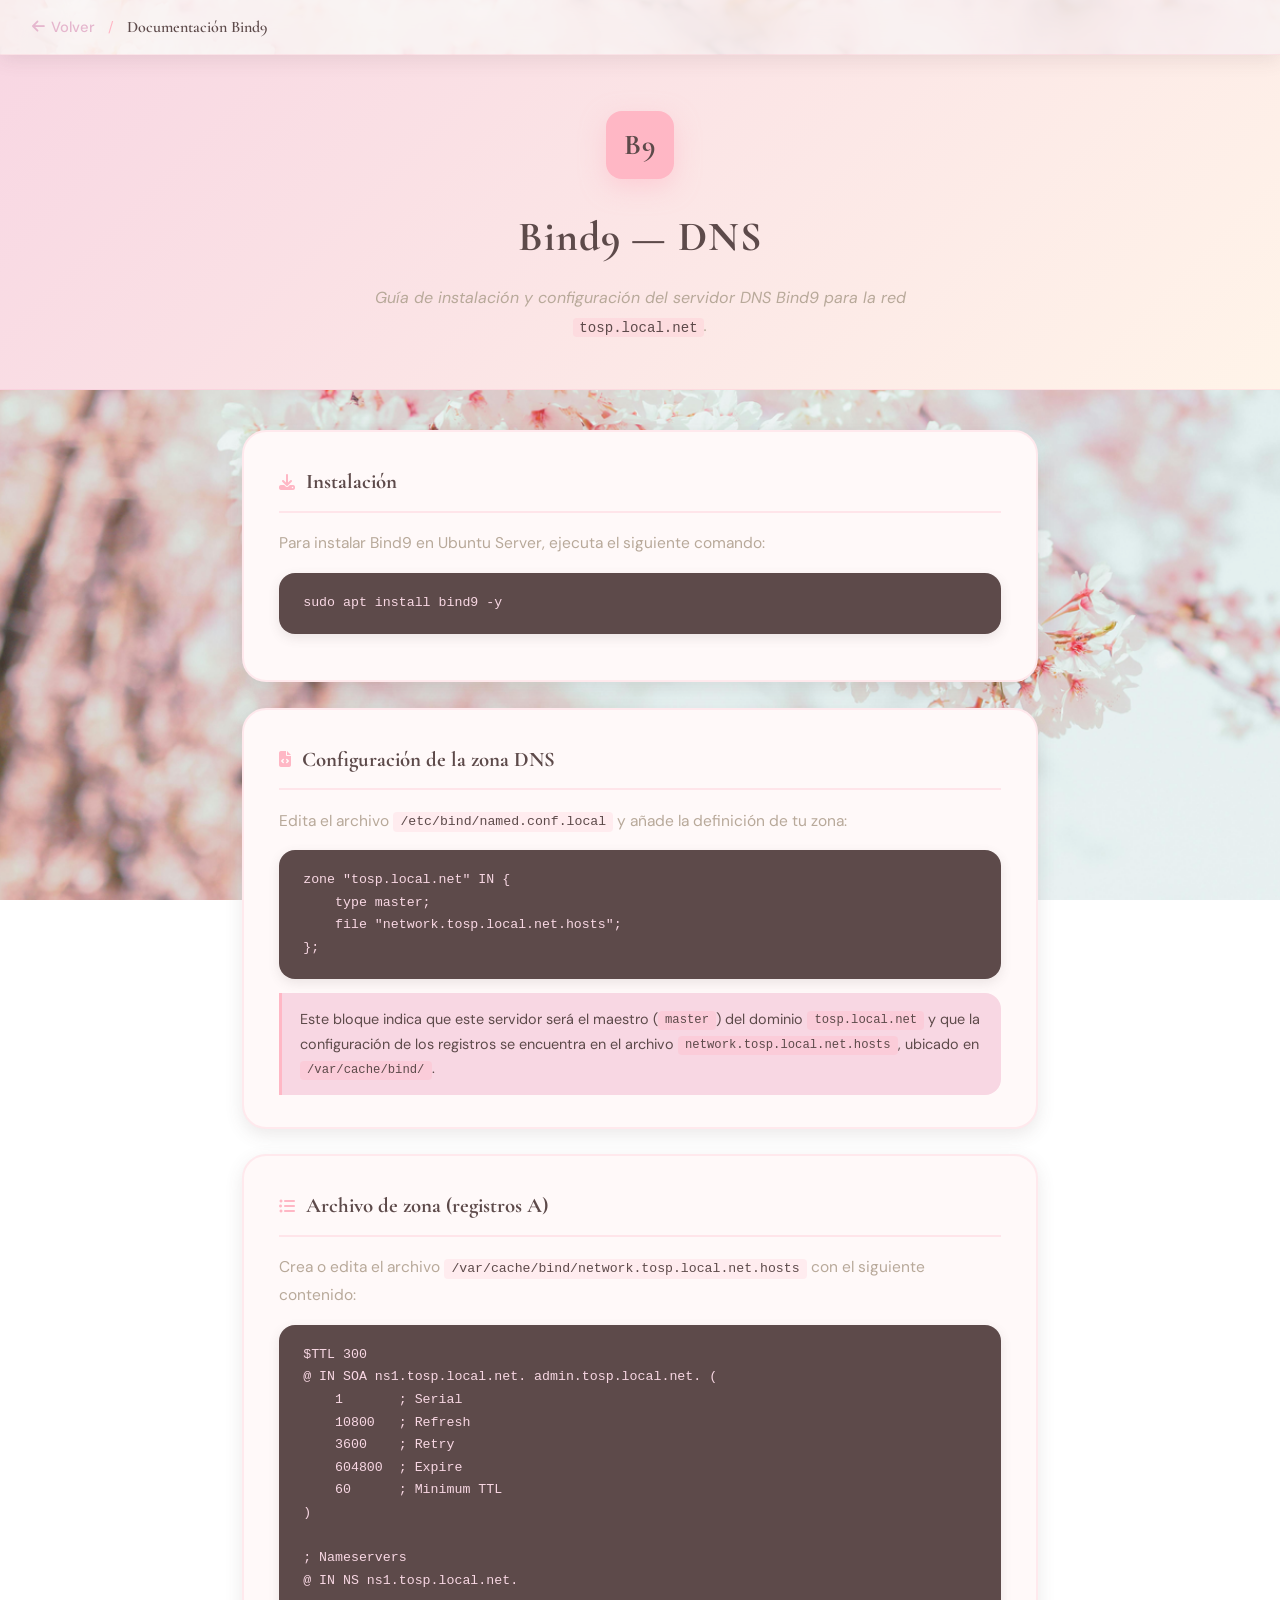
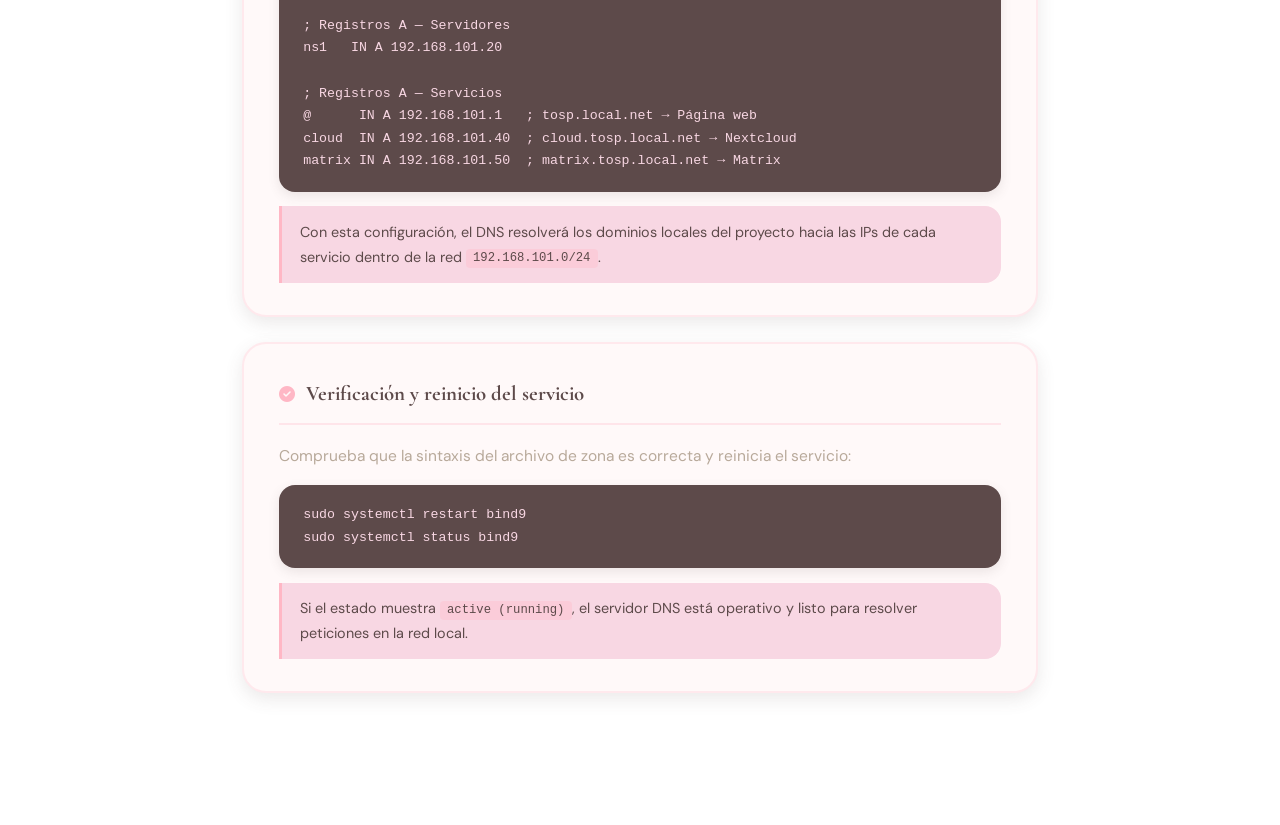
==== docbind9.html @ ded53371 "Initial project commit" ====
<!DOCTYPE html>
<html lang="es">
<head>
    <meta charset="UTF-8">
    <meta name="viewport" content="width=device-width, initial-scale=1.0">
    <title>Documentación Bind9 — The Open Source Project</title>
    <link rel="preconnect" href="https://fonts.googleapis.com">
    <link rel="preconnect" href="https://fonts.gstatic.com" crossorigin>
    <link href="https://fonts.googleapis.com/css2?family=Cormorant+Garamond:ital,wght@0,500;0,600;0,700;1,500&family=DM+Sans:wght@300;400;500&display=swap" rel="stylesheet">
    <link rel="stylesheet" href="https://cdnjs.cloudflare.com/ajax/libs/font-awesome/6.5.0/css/all.min.css">
    <link rel="stylesheet" href="style.css">
    <link rel="stylesheet" href="doc.css">
</head>
<body class="doc-page">

    <nav class="doc-page-nav">
        <a href="index.html"><i class="fas fa-arrow-left"></i> Volver</a>
        <span class="doc-page-nav-sep">/</span>
        <span class="doc-page-nav-title">Documentación Bind9</span>
    </nav>

    <div class="doc-page-hero">
        <div class="doc-page-hero-icon">B9</div>
        <h1>Bind9 — DNS</h1>
        <p>Guía de instalación y configuración del servidor DNS Bind9 para la red <code>tosp.local.net</code>.</p>
    </div>

    <div class="doc-page-body">

        <div class="doc-section">
            <div class="doc-section-title"><i class="fas fa-download"></i> Instalación</div>
            <p>Para instalar Bind9 en Ubuntu Server, ejecuta el siguiente comando:</p>
            <pre><code>sudo apt install bind9 -y</code></pre>
        </div>

        <div class="doc-section">
            <div class="doc-section-title"><i class="fas fa-file-code"></i> Configuración de la zona DNS</div>
            <p>Edita el archivo <code>/etc/bind/named.conf.local</code> y añade la definición de tu zona:</p>
            <pre><code>zone "tosp.local.net" IN {
    type master;
    file "network.tosp.local.net.hosts";
};</code></pre>
            <div class="doc-note">Este bloque indica que este servidor será el maestro (<code>master</code>) del dominio <code>tosp.local.net</code> y que la configuración de los registros se encuentra en el archivo <code>network.tosp.local.net.hosts</code>, ubicado en <code>/var/cache/bind/</code>.</div>
        </div>

        <div class="doc-section">
            <div class="doc-section-title"><i class="fas fa-list-ul"></i> Archivo de zona (registros A)</div>
            <p>Crea o edita el archivo <code>/var/cache/bind/network.tosp.local.net.hosts</code> con el siguiente contenido:</p>
            <pre><code>$TTL 300
@ IN SOA ns1.tosp.local.net. admin.tosp.local.net. (
    1       ; Serial
    10800   ; Refresh
    3600    ; Retry
    604800  ; Expire
    60      ; Minimum TTL
)

; Nameservers
@ IN NS ns1.tosp.local.net.

; Registros A — Servidores
ns1   IN A 192.168.101.20

; Registros A — Servicios
@      IN A 192.168.101.1   ; tosp.local.net → Página web
cloud  IN A 192.168.101.40  ; cloud.tosp.local.net → Nextcloud
matrix IN A 192.168.101.50  ; matrix.tosp.local.net → Matrix</code></pre>
            <div class="doc-note">Con esta configuración, el DNS resolverá los dominios locales del proyecto hacia las IPs de cada servicio dentro de la red <code>192.168.101.0/24</code>.</div>
        </div>

        <div class="doc-section">
            <div class="doc-section-title"><i class="fas fa-check-circle"></i> Verificación y reinicio del servicio</div>
            <p>Comprueba que la sintaxis del archivo de zona es correcta y reinicia el servicio:</p>
            <pre><code>sudo systemctl restart bind9
sudo systemctl status bind9</code></pre>
            <div class="doc-note">Si el estado muestra <code>active (running)</code>, el servidor DNS está operativo y listo para resolver peticiones en la red local.</div>
        </div>

    </div>
</body>
</html>
---- style.css ----
/* =============================================
   THE OPEN SOURCE PROJECT — style.css
   ============================================= */

/* ===== VARIABLES SAKURA ===== */
:root {
    --sakura-pink:        #f8d7e3;
    --sakura-medium-pink: #f7c4d4;
    --sakura-deep-pink:   #e5b7ce;
    --sakura-blossom:     #ffb7c5;
    --sakura-cream:       #fff4e9;
    --sakura-moss:        #b8a99a;
    --sakura-wood:        #c4a599;
    --sakura-text:        #5d4a4a;
    --sakura-white:       #fff9f9;
    --sakura-shadow:      rgba(93, 74, 74, 0.12);

    --bg-main:      var(--sakura-cream);
    --bg-alt:       var(--sakura-pink);
    --text-main:    var(--sakura-text);
    --card-bg:      var(--sakura-white);
    --primary:      var(--sakura-blossom);
    --primary-dark: var(--sakura-deep-pink);
    --accent:       var(--sakura-moss);

    --radius-sm:  16px;
    --radius-md:  24px;
    --radius-lg:  40px;
    --radius-xl:  50px;

    --transition: 0.3s ease;
}

/* ===== RESET Y BASE ===== */
*,
*::before,
*::after {
    margin: 0;
    padding: 0;
    box-sizing: border-box;
}

html {
    scroll-behavior: smooth;
}

body {
    font-family: 'DM Sans', sans-serif;
    background: url('sakurabg.png') center center / cover no-repeat fixed;
    color: var(--text-main);
    line-height: 1.7;
    overflow-x: hidden;
}

/* Accesibilidad: solo mostrar outline al navegar con teclado */
:focus-visible {
    outline: 3px solid var(--sakura-blossom);
    outline-offset: 3px;
    border-radius: 4px;
}

:focus:not(:focus-visible) {
    outline: none;
}

/* Screen-reader only */
.sr-only {
    position: absolute;
    width: 1px;
    height: 1px;
    padding: 0;
    margin: -1px;
    overflow: hidden;
    clip: rect(0, 0, 0, 0);
    white-space: nowrap;
    border: 0;
}

h1, h2, h3, h4 {
    font-family: 'Cormorant Garamond', serif;
    font-weight: 600;
    letter-spacing: 0.02em;
}

img {
    display: block;
    max-width: 100%;
}

a {
    color: inherit;
}

ul {
    list-style: none;
}

/* ===== ANIMACIONES ===== */
@keyframes spin {
    to { transform: rotate(360deg); }
}

@keyframes float {
    0%, 100% { transform: translate(0, 0) rotate(0deg); }
    33%       { transform: translate(30px, -30px) rotate(120deg); }
    66%       { transform: translate(-20px, 20px) rotate(240deg); }
}

@keyframes sway {
    0%, 100% { transform: rotate(-5deg); }
    50%       { transform: rotate(5deg); }
}

@keyframes blink {
    0%, 50%   { opacity: 1; }
    51%, 100% { opacity: 0; }
}

@keyframes bounce {
    0%, 100% { transform: translateY(0); }
    50%       { transform: translateY(8px); }
}

@keyframes fadeOut {
    from { opacity: 1; transform: scale(1); }
    to   { opacity: 0; transform: scale(0.98); }
}

@keyframes fadeIn {
    from { opacity: 0; }
    to   { opacity: 1; }
}

@keyframes revealUp {
    from { opacity: 0; transform: translateY(32px); }
    to   { opacity: 1; transform: translateY(0); }
}

/* ===== OVERLAY DE CARGA ===== */
.loading-overlay {
    position: fixed;
    inset: 0;
    background: var(--sakura-cream);
    display: flex;
    justify-content: center;
    align-items: center;
    z-index: 9999;
    transition: opacity 0.5s;
}

.spinner {
    width: 56px;
    height: 56px;
    border: 4px solid var(--sakura-pink);
    border-top-color: var(--sakura-blossom);
    border-radius: 50%;
    animation: spin 0.9s infinite linear;
}

/* ===== PANTALLA DE BIENVENIDA ===== */
.welcome-page {
    min-height: 100vh;
    display: flex;
    align-items: center;
    justify-content: center;
    position: relative;
    background: url('sakurabg.png') center center / cover no-repeat;
    overflow: hidden;
}

.welcome-page.fade-out {
    animation: fadeOut 0.5s ease forwards;
}

.floating-elements {
    position: absolute;
    inset: 0;
    pointer-events: none;
}

.floating-element {
    position: absolute;
    width: 260px;
    height: 260px;
    background: radial-gradient(circle, var(--sakura-blossom) 0%, transparent 70%);
    opacity: 0.12;
    border-radius: 50%;
    filter: blur(50px);
    animation: float 20s infinite;
}

/* Posiciones via CSS — sin inline style */
.fe-1 { top: 20%;    left: 10%;  animation-delay: 0s; }
.fe-2 { top: 60%;    right: 15%; animation-delay: 2s; }
.fe-3 { bottom: 20%; left: 20%;  animation-delay: 4s; }

.welcome-card {
    text-align: center;
    max-width: 780px;
    padding: 3.5rem;
    background: rgba(255, 249, 249, 0.88);
    backdrop-filter: blur(14px);
    -webkit-backdrop-filter: blur(14px);
    border-radius: var(--radius-xl);
    box-shadow: 0 30px 60px var(--sakura-shadow);
    border: 2px solid rgba(255, 183, 197, 0.5);
    position: relative;
    z-index: 2;
    margin: 1.5rem;
}

.welcome-icon {
    font-size: 4rem;
    color: var(--sakura-blossom);
    margin-bottom: 1rem;
    animation: sway 3s ease-in-out infinite;
    display: inline-block;
}

#title {
    font-family: 'Cormorant Garamond', serif;
    font-size: clamp(2rem, 5vw, 3.5rem);
    color: var(--sakura-text);
    margin-bottom: 1rem;
    min-height: 1.2em; /* evita salto antes del typewriter */
}

.cursor {
    animation: blink 1s infinite;
    color: var(--sakura-deep-pink);
}

.subtitle {
    font-size: 1.15rem;
    color: var(--sakura-moss);
    margin: 1.5rem 0 2.5rem;
    font-style: italic;
}

.subtitle i {
    color: var(--sakura-blossom);
    margin: 0 0.4rem;
    opacity: 0.8;
}

/* ===== BOTONES ===== */
.btn {
    display: inline-flex;
    align-items: center;
    gap: 0.6rem;
    padding: 0.9rem 2.2rem;
    border-radius: var(--radius-xl);
    font-family: 'DM Sans', sans-serif;
    font-weight: 500;
    font-size: 1rem;
    text-decoration: none;
    cursor: pointer;
    border: 2px solid transparent;
    transition: background var(--transition), transform var(--transition), box-shadow var(--transition);
    background: var(--sakura-blossom);
    color: var(--sakura-text);
    box-shadow: 0 4px 14px rgba(255, 183, 197, 0.4);
}

.btn:hover {
    background: var(--sakura-deep-pink);
    transform: translateY(-3px);
    box-shadow: 0 8px 24px rgba(255, 183, 197, 0.55);
}

.btn:active {
    transform: translateY(-1px);
}

.btn-large {
    padding: 1.1rem 2.8rem;
    font-size: 1.1rem;
}

.btn-outline {
    background: transparent;
    border-color: var(--sakura-blossom);
    color: var(--sakura-text);
    box-shadow: none;
}

.btn-outline:hover {
    background: var(--sakura-pink);
    box-shadow: none;
}

/* ===== NAVEGACIÓN ===== */
.site-nav {
    position: sticky;
    top: 0;
    z-index: 500;
    background: rgba(255, 249, 249, 0.82);
    backdrop-filter: blur(16px);
    -webkit-backdrop-filter: blur(16px);
    border-bottom: 1px solid rgba(255, 183, 197, 0.25);
    transition: box-shadow var(--transition);
}

.site-nav.scrolled {
    box-shadow: 0 4px 20px var(--sakura-shadow);
}

.nav-inner {
    max-width: 1200px;
    margin: 0 auto;
    padding: 0.85rem 2rem;
    display: flex;
    align-items: center;
    gap: 2rem;
}

.nav-logo {
    display: flex;
    align-items: center;
    gap: 0.5rem;
    font-family: 'Cormorant Garamond', serif;
    font-size: 1.4rem;
    font-weight: 700;
    color: var(--sakura-text);
    text-decoration: none;
    letter-spacing: 0.05em;
}

.nav-logo i {
    color: var(--sakura-blossom);
    font-size: 1.2rem;
}

.nav-links {
    display: flex;
    gap: 1.8rem;
    margin-left: auto;
    list-style: none;
}

.nav-links a {
    font-size: 0.95rem;
    color: var(--sakura-moss);
    text-decoration: none;
    font-weight: 500;
    transition: color var(--transition);
    padding-bottom: 2px;
    border-bottom: 2px solid transparent;
}

.nav-links a:hover {
    color: var(--sakura-text);
    border-bottom-color: var(--sakura-blossom);
}

.nav-cta {
    display: inline-flex;
    align-items: center;
    gap: 0.4rem;
    padding: 0.5rem 1.2rem;
    background: var(--sakura-blossom);
    color: var(--sakura-text);
    border-radius: var(--radius-xl);
    font-size: 0.9rem;
    font-weight: 500;
    text-decoration: none;
    transition: background var(--transition), transform var(--transition);
    white-space: nowrap;
}

.nav-cta:hover {
    background: var(--sakura-deep-pink);
    transform: translateY(-2px);
}

.nav-toggle {
    display: none;
    background: none;
    border: none;
    font-size: 1.3rem;
    color: var(--sakura-text);
    cursor: pointer;
    padding: 0.3rem;
    margin-left: auto;
}

/* Menú móvil */
.mobile-menu {
    background: var(--sakura-white);
    border-top: 1px solid rgba(255, 183, 197, 0.25);
    padding: 1rem 2rem 1.5rem;
}

.mobile-menu ul {
    list-style: none;
    display: flex;
    flex-direction: column;
    gap: 0.2rem;
}

.mobile-menu a {
    display: block;
    padding: 0.6rem 0;
    color: var(--sakura-text);
    text-decoration: none;
    font-size: 1rem;
    border-bottom: 1px solid rgba(255, 183, 197, 0.2);
    transition: color var(--transition);
}

.mobile-menu a:hover {
    color: var(--sakura-blossom);
}

/* ===== CARD SECTIONS (estructura principal) ===== */
.card-section {
    background: var(--card-bg);
    border-radius: var(--radius-lg);
    margin: 2rem auto;
    max-width: 1200px;
    box-shadow: 0 12px 32px var(--sakura-shadow);
    overflow: hidden;
    position: relative;

    /* scroll-reveal: estado inicial */
    opacity: 0;
    transform: translateY(28px);
    transition: opacity 0.6s ease, transform 0.6s ease;
}

.card-section.visible {
    opacity: 1;
    transform: translateY(0);
}

.card-section-alt {
    background: linear-gradient(135deg, var(--sakura-pink) 0%, var(--sakura-cream) 100%);
}

.card-content {
    padding: 3rem;
}

/* partículas decorativas del header */
.card-header-particles {
    position: absolute;
    inset: 0;
    background:
        radial-gradient(circle at 20% 30%, var(--sakura-blossom) 0%, transparent 35%),
        radial-gradient(circle at 80% 70%, var(--sakura-moss) 0%, transparent 35%);
    opacity: 0.08;
    filter: blur(40px);
    pointer-events: none;
}

/* ===== HEADER ===== */
.header-content {
    position: relative;
    z-index: 2;
    max-width: 900px;
    margin: 0 auto;
    text-align: center;
}

.card-title {
    font-size: clamp(1.8rem, 4vw, 2.6rem);
    text-align: center;
    margin-bottom: 1.2rem;
    color: var(--sakura-text);
}

.card-title i {
    color: var(--sakura-blossom);
    margin: 0 0.4rem;
}

.card-subtitle {
    text-align: center;
    color: var(--sakura-moss);
    font-style: italic;
    margin-bottom: 2rem;
    font-size: 1.05rem;
    line-height: 1.8;
}

.stats-container {
    display: flex;
    justify-content: center;
    gap: 3rem;
    margin-top: 2rem;
    flex-wrap: wrap;
}

.stat-item {
    text-align: center;
}

.stat-number {
    display: block;
    font-family: 'Cormorant Garamond', serif;
    font-size: 2.4rem;
    font-weight: 700;
    color: var(--sakura-deep-pink);
}

.stat-label {
    display: block;
    color: var(--sakura-moss);
    font-size: 0.85rem;
    text-transform: uppercase;
    letter-spacing: 1px;
    margin-top: 0.2rem;
}

.header-actions {
    display: flex;
    gap: 1rem;
    justify-content: center;
    flex-wrap: wrap;
    margin-top: 2.5rem;
}

/* ===== CONTENT GRID (¿qué ofrecemos?) ===== */
.content-grid {
    display: grid;
    grid-template-columns: 1fr 1fr;
    gap: 3rem;
    align-items: center;
}

.content-text p {
    font-size: 1.05rem;
    margin-bottom: 1.4rem;
    color: var(--sakura-text);
}

.benefits-list {
    list-style: none;
    margin-top: 1.5rem;
}

.benefits-list li {
    display: flex;
    align-items: center;
    gap: 0.9rem;
    margin: 0.9rem 0;
    font-size: 1rem;
}

.benefits-list i {
    color: var(--sakura-blossom);
    font-size: 1.1rem;
    flex-shrink: 0;
}

.content-image {
    text-align: center;
}

.card-img {
    width: 100%;
    border-radius: var(--radius-md);
    box-shadow: 0 10px 24px var(--sakura-shadow);
    transition: transform var(--transition);
}

.card-img:hover {
    transform: scale(1.02);
}

.image-caption {
    margin-top: 0.6rem;
    color: var(--sakura-moss);
    font-style: italic;
    font-size: 0.9rem;
}

/* ===== FILOSOFÍA CARDS ===== */
.cards-grid {
    display: grid;
    grid-template-columns: repeat(auto-fit, minmax(260px, 1fr));
    gap: 1.8rem;
    margin-top: 2rem;
}

.mini-card {
    background: var(--sakura-white);
    border-radius: var(--radius-md);
    padding: 2rem;
    text-align: center;
    border: 2px solid rgba(255, 183, 197, 0.2);
    box-shadow: 0 4px 14px var(--sakura-shadow);
    transition: transform var(--transition), border-color var(--transition), box-shadow var(--transition);
}

.mini-card:hover {
    transform: translateY(-6px);
    border-color: var(--sakura-blossom);
    box-shadow: 0 12px 28px var(--sakura-shadow);
}

.mini-card-icon {
    width: 68px;
    height: 68px;
    background: var(--sakura-pink);
    border-radius: 50%;
    display: flex;
    align-items: center;
    justify-content: center;
    margin: 0 auto 1.2rem;
    font-size: 1.8rem;
    color: var(--sakura-blossom);
}

.mini-card h3 {
    font-family: 'Cormorant Garamond', serif;
    font-size: 1.3rem;
    margin-bottom: 0.6rem;
    color: var(--sakura-text);
}

.mini-card p {
    font-size: 0.95rem;
    color: var(--sakura-moss);
}

/* ===== ACORDEÓN (objetivos) ===== */
.objectives-grid {
    display: grid;
    grid-template-columns: repeat(auto-fit, minmax(320px, 1fr));
    gap: 1.5rem;
    margin-top: 2rem;
}

.accordion-card {
    background: var(--sakura-white);
    border-radius: var(--radius-md);
    overflow: hidden;
    border: 2px solid rgba(255, 183, 197, 0.3);
    transition: border-color var(--transition), box-shadow var(--transition);
}

.accordion-card:hover {
    border-color: var(--sakura-blossom);
    box-shadow: 0 8px 20px var(--sakura-shadow);
}

/* El botón es el header completo */
.accordion-header {
    display: flex;
    align-items: center;
    gap: 1rem;
    padding: 1.4rem 1.6rem;
    background: var(--sakura-pink);
    width: 100%;
    border: none;
    cursor: pointer;
    font-family: 'Cormorant Garamond', serif;
    color: var(--sakura-text);
    text-align: left;
    transition: background var(--transition);
}

.accordion-header:hover {
    background: var(--sakura-medium-pink);
}

.accordion-header i:first-child {
    font-size: 1.4rem;
    color: var(--sakura-blossom);
    flex-shrink: 0;
}

.accordion-header h3 {
    flex: 1;
    margin: 0;
    font-size: 1.2rem;
}

.toggle-icon {
    transition: transform 0.3s ease;
    flex-shrink: 0;
    color: var(--sakura-moss);
}

/* Rotación gestionada por CSS, no JS */
.accordion-card.active .toggle-icon {
    transform: rotate(180deg);
}

.accordion-content {
    padding: 0 1.6rem;
    max-height: 0;
    overflow: hidden;
    transition: max-height 0.35s ease, padding 0.35s ease;
}

/* Cuando el contenido está visible (hidden se quita via JS) */
.accordion-card.active .accordion-content {
    max-height: 600px;
    padding: 1.4rem 1.6rem;
}

/* Compatibilidad: cuando usamos hidden en el HTML necesitamos anular el display:none en estado activo */
.accordion-card.active .accordion-content[hidden] {
    display: block;
}

.progress-bar {
    background: var(--sakura-pink);
    border-radius: 10px;
    height: 28px;
    position: relative;
    margin-top: 1.2rem;
    overflow: hidden;
}

.progress-fill {
    background: linear-gradient(90deg, var(--sakura-blossom), var(--sakura-deep-pink));
    height: 100%;
    border-radius: 10px;
    transition: width 0.5s ease;
}

.progress-bar span {
    position: absolute;
    inset: 0;
    display: flex;
    align-items: center;
    justify-content: center;
    font-size: 0.78rem;
    font-weight: 600;
    color: var(--sakura-text);
}

.objective-list {
    list-style: none;
    margin-top: 1rem;
}

.objective-list li {
    display: flex;
    align-items: center;
    gap: 0.6rem;
    margin: 0.6rem 0;
    font-size: 0.95rem;
}

.objective-list i {
    color: var(--sakura-blossom);
    font-size: 0.9rem;
    flex-shrink: 0;
}

/* ===== TECNOLOGÍAS ===== */
.tech-grid {
    display: grid;
    grid-template-columns: repeat(auto-fit, minmax(270px, 1fr));
    gap: 1.8rem;
    margin-top: 2rem;
}

.tech-card {
    background: var(--card-bg);
    border-radius: var(--radius-md);
    padding: 1.8rem;
    border: 2px solid rgba(255, 183, 197, 0.25);
    box-shadow: 0 6px 18px var(--sakura-shadow);
    display: flex;
    flex-direction: column;
    gap: 0.8rem;
    transition: transform var(--transition), border-color var(--transition), box-shadow var(--transition);
}

.tech-card:hover {
    transform: translateY(-8px);
    border-color: var(--sakura-blossom);
    box-shadow: 0 18px 36px var(--sakura-shadow);
}

.tech-header {
    display: flex;
    align-items: center;
    gap: 1rem;
}

.tech-logo {
    width: 48px;
    height: 48px;
    object-fit: contain;
    flex-shrink: 0;
}

/* Reemplazo elegante para logos faltantes */
.tech-logo-placeholder {
    width: 48px;
    height: 48px;
    background: var(--sakura-pink);
    border-radius: var(--radius-sm);
    display: flex;
    align-items: center;
    justify-content: center;
    font-family: 'Cormorant Garamond', serif;
    font-size: 0.85rem;
    font-weight: 700;
    color: var(--sakura-deep-pink);
    letter-spacing: 0.02em;
    flex-shrink: 0;
}

.tech-logo-placeholder i {
    font-size: 1.4rem;
    color: var(--sakura-blossom);
}

.tech-header h3 {
    font-size: 1.35rem;
    color: var(--sakura-text);
}

.tech-card p {
    font-size: 0.95rem;
    color: var(--sakura-moss);
    flex: 1;
    line-height: 1.7;
}

.tech-tags {
    display: flex;
    flex-wrap: wrap;
    gap: 0.4rem;
}

.tech-tags span {
    background: var(--sakura-pink);
    padding: 0.25rem 0.75rem;
    border-radius: 20px;
    font-size: 0.78rem;
    color: var(--sakura-text);
}

.tech-link,
.tech-links-row {
    margin-top: auto;
}

.tech-link {
    display: inline-flex;
    align-items: center;
    gap: 0.4rem;
    font-size: 0.88rem;
    font-weight: 500;
    color: var(--sakura-deep-pink);
    text-decoration: none;
    transition: color var(--transition), gap var(--transition);
}

.tech-link:hover {
    color: var(--sakura-text);
    gap: 0.6rem;
}

.tech-links-row {
    display: flex;
    gap: 1.2rem;
}

/* ===== NEWSLETTER ===== */
.newsletter-card {
    background: linear-gradient(145deg, var(--sakura-pink) 0%, var(--sakura-cream) 100%);
}

.newsletter-content {
    text-align: center;
}

.newsletter-form {
    max-width: 520px;
    margin: 2rem auto 0;
}

.form-group {
    display: flex;
    gap: 0.8rem;
    flex-wrap: wrap;
    justify-content: center;
}

.form-group input[type="email"] {
    flex: 1;
    min-width: 240px;
    padding: 0.9rem 1.5rem;
    border: 2px solid var(--sakura-blossom);
    border-radius: var(--radius-xl);
    background: var(--sakura-white);
    font-family: 'DM Sans', sans-serif;
    font-size: 1rem;
    color: var(--sakura-text);
    outline: none;
    transition: border-color var(--transition), box-shadow var(--transition);
}

.form-group input[type="email"]::placeholder {
    color: var(--sakura-moss);
}

.form-group input[type="email"]:focus {
    border-color: var(--sakura-deep-pink);
    box-shadow: 0 0 0 3px rgba(255, 183, 197, 0.25);
}

.checkbox-label {
    display: flex;
    align-items: center;
    justify-content: center;
    gap: 0.5rem;
    margin-top: 1rem;
    font-size: 0.9rem;
    color: var(--sakura-moss);
    cursor: pointer;
}

.inline-link {
    color: var(--sakura-deep-pink);
    text-decoration: underline;
    text-underline-offset: 2px;
}

.newsletter-msg {
    margin-top: 0.8rem;
    font-size: 0.9rem;
    min-height: 1.4em;
    font-weight: 500;
}

.newsletter-msg.success { color: #6a9a5b; }
.newsletter-msg.error   { color: #c0605a; }

/* ===== REDES SOCIALES ===== */
.social-content {
    text-align: center;
}

.social-links {
    display: flex;
    justify-content: center;
    gap: 1.5rem;
    margin: 2rem 0;
    flex-wrap: wrap;
}

.social-link {
    display: inline-flex;
    align-items: center;
    gap: 0.7rem;
    padding: 0.75rem 1.8rem;
    background: var(--sakura-white);
    border-radius: var(--radius-xl);
    color: var(--sakura-text);
    text-decoration: none;
    font-weight: 500;
    border: 2px solid var(--sakura-blossom);
    transition: background var(--transition), transform var(--transition), box-shadow var(--transition);
}

.social-link:hover {
    background: var(--sakura-blossom);
    transform: translateY(-3px);
    box-shadow: 0 8px 20px var(--sakura-shadow);
}

.social-link i {
    font-size: 1.4rem;
}

.social-link-small {
    display: inline-flex;
    align-items: center;
    justify-content: center;
    width: 36px;
    height: 36px;
    background: rgba(255, 183, 197, 0.2);
    border-radius: 50%;
    color: var(--sakura-cream);
    text-decoration: none;
    font-size: 1rem;
    margin-top: 0.8rem;
    transition: background var(--transition);
}

.social-link-small:hover {
    background: rgba(255, 183, 197, 0.4);
}

.mastodon-note {
    color: var(--sakura-moss);
    font-size: 0.9rem;
    font-style: italic;
}

/* ===== FOOTER ===== */
footer.card-section {
    background: linear-gradient(145deg, var(--sakura-wood), var(--sakura-moss));
    color: var(--sakura-white);
}

.footer-content {
    padding-bottom: 0;
}

.footer-grid {
    display: grid;
    grid-template-columns: repeat(auto-fit, minmax(200px, 1fr));
    gap: 2rem;
}

.footer-section h4 {
    font-family: 'Cormorant Garamond', serif;
    font-size: 1.2rem;
    margin-bottom: 1rem;
    color: var(--sakura-white);
}

.footer-section p {
    color: var(--sakura-cream);
    font-size: 0.92rem;
}

.footer-section ul li {
    margin: 0.5rem 0;
}

.footer-section a {
    color: var(--sakura-cream);
    text-decoration: none;
    font-size: 0.92rem;
    transition: color var(--transition);
}

.footer-section a:hover {
    color: var(--sakura-blossom);
}

.footer-bottom {
    text-align: center;
    padding: 1.8rem 3rem;
    margin-top: 2rem;
    border-top: 1px solid rgba(255, 249, 249, 0.18);
    font-size: 0.88rem;
    color: rgba(255, 249, 249, 0.7);
}

.footer-bottom a {
    color: var(--sakura-blossom);
    text-decoration: none;
}

.footer-bottom a:hover {
    text-decoration: underline;
}

.heart {
    margin-top: 0.4rem;
}

.heart i.fa-heart {
    color: #ff6b6b;
}

.heart i.fa-spa {
    color: var(--sakura-blossom);
}

/* ===== BOTÓN VOLVER ARRIBA ===== */
.back-to-top {
    position: fixed;
    bottom: 28px;
    right: 28px;
    width: 48px;
    height: 48px;
    background: var(--sakura-blossom);
    color: var(--sakura-text);
    border: none;
    border-radius: 50%;
    cursor: pointer;
    font-size: 1.1rem;
    box-shadow: 0 4px 16px rgba(0, 0, 0, 0.15);
    z-index: 600;

    /* Usa hidden attribute — se controla con opacity para animación suave */
    opacity: 0;
    transform: translateY(10px);
    transition: opacity 0.3s, transform 0.3s, background var(--transition);
}

/* Cuando hidden se quita, queremos mostrar con animación — lo manejamos via clase */
.back-to-top:not([hidden]) {
    opacity: 1;
    transform: translateY(0);
}

.back-to-top:hover {
    background: var(--sakura-deep-pink);
    transform: translateY(-3px);
}

/* ===== CONTENIDO PRINCIPAL fade-in ===== */
#contenido.fade-in {
    animation: fadeIn 0.5s ease forwards;
}

/* ===== RESPONSIVE ===== */
@media (max-width: 900px) {
    .nav-links,
    .nav-cta {
        display: none;
    }

    .nav-toggle {
        display: block;
    }
}

@media (max-width: 768px) {
    .card-content {
        padding: 2rem 1.5rem;
    }

    .content-grid {
        grid-template-columns: 1fr;
    }

    .header-actions {
        flex-direction: column;
        align-items: center;
    }

    .stats-container {
        gap: 1.5rem;
    }

    .objectives-grid {
        grid-template-columns: 1fr;
    }

    .tech-grid {
        grid-template-columns: 1fr;
    }

    .footer-grid {
        grid-template-columns: 1fr;
    }

    .welcome-card {
        padding: 2.2rem 1.8rem;
        border-radius: var(--radius-lg);
    }

    .form-group {
        flex-direction: column;
        align-items: stretch;
    }

    .form-group input[type="email"] {
        min-width: unset;
    }
}

@media (max-width: 480px) {
    .card-section {
        margin: 1rem 0.8rem;
        border-radius: var(--radius-md);
    }

    .card-title {
        font-size: 1.7rem;
    }

    .stat-number {
        font-size: 2rem;
    }

    .back-to-top {
        bottom: 18px;
        right: 18px;
        width: 42px;
        height: 42px;
    }
}
---- doc.css ----
/* =============================================
   doc.css — Infraestructura diagram + Doc cards
   The Open Source Project — sakura theme
   ============================================= */

/* ── Infrastructure Diagram ── */
.infra-diagram {
    background: linear-gradient(135deg, var(--sakura-pink) 0%, var(--sakura-cream) 60%, var(--sakura-medium-pink) 100%);
    border: 2px solid rgba(255, 183, 197, 0.4);
    border-radius: var(--radius-md);
    padding: 1.6rem 1.3rem 1.3rem;
    font-family: 'DM Sans', sans-serif;
    box-shadow: 0 8px 32px var(--sakura-shadow);
    position: relative;
    overflow: hidden;
    width: 100%;
}

.infra-diagram::before {
    content: '';
    position: absolute;
    top: -50px; right: -50px;
    width: 140px; height: 140px;
    background: radial-gradient(circle, var(--sakura-blossom) 0%, transparent 70%);
    opacity: 0.15;
    border-radius: 50%;
    pointer-events: none;
    filter: blur(20px);
}

.infra-header {
    display: flex;
    align-items: center;
    gap: 0.5rem;
    font-size: 0.75rem;
    font-weight: 600;
    color: var(--sakura-text);
    text-transform: uppercase;
    letter-spacing: 0.1em;
    margin-bottom: 1.2rem;
    padding-bottom: 0.8rem;
    border-bottom: 2px dashed rgba(255, 183, 197, 0.5);
}

.infra-header i {
    color: var(--sakura-blossom);
    font-size: 1rem;
}

.infra-vms {
    display: flex;
    gap: 0.5rem;
    justify-content: center;
    flex-wrap: wrap;
    margin-bottom: 1rem;
}

.infra-vm {
    display: flex;
    flex-direction: column;
    align-items: center;
    gap: 0.2rem;
    background: var(--sakura-white);
    border: 2px solid rgba(255, 183, 197, 0.3);
    border-radius: var(--radius-sm);
    padding: 0.7rem 0.5rem 0.55rem;
    min-width: 75px;
    flex: 1 1 75px;
    max-width: 105px;
    box-shadow: 0 2px 8px var(--sakura-shadow);
    transition: box-shadow var(--transition), border-color var(--transition), transform var(--transition);
}

.infra-vm:hover {
    box-shadow: 0 6px 18px var(--sakura-shadow);
    border-color: var(--sakura-blossom);
    transform: translateY(-3px);
}

.infra-vm-icon {
    width: 34px; height: 34px;
    border-radius: 10px;
    display: flex;
    align-items: center;
    justify-content: center;
    font-size: 0.95rem;
    color: var(--sakura-text);
    margin-bottom: 0.2rem;
}

.infra-vm-icon.apache  { background: linear-gradient(135deg, var(--sakura-blossom), var(--sakura-deep-pink)); }
.infra-vm-icon.kea     { background: linear-gradient(135deg, var(--sakura-moss), var(--sakura-wood)); color: var(--sakura-white); }
.infra-vm-icon.bind    { background: linear-gradient(135deg, var(--sakura-deep-pink), var(--sakura-wood)); }
.infra-vm-icon.matrix  { background: linear-gradient(135deg, var(--sakura-medium-pink), var(--sakura-blossom)); }

.infra-vm-label {
    font-size: 0.68rem;
    font-weight: 600;
    color: var(--sakura-text);
    text-align: center;
    line-height: 1.2;
}

.infra-vm-sub {
    font-size: 0.6rem;
    color: var(--sakura-deep-pink);
    font-weight: 500;
    text-align: center;
}

.infra-vm-ip {
    font-size: 0.55rem;
    color: var(--sakura-moss);
    font-family: 'Courier New', monospace;
    text-align: center;
    margin-top: 0.1rem;
}

.infra-lan {
    display: flex;
    align-items: center;
    gap: 0.5rem;
    margin: 0.6rem 0;
}

.infra-lan-line {
    flex: 1;
    height: 2px;
    background: linear-gradient(90deg, transparent, var(--sakura-blossom), transparent);
    opacity: 0.6;
}

.infra-lan-label {
    font-size: 0.58rem;
    font-weight: 600;
    color: var(--sakura-text);
    text-transform: uppercase;
    letter-spacing: 0.07em;
    white-space: nowrap;
    background: rgba(255, 183, 197, 0.25);
    border: 1px solid rgba(255, 183, 197, 0.5);
    padding: 0.2rem 0.6rem;
    border-radius: 20px;
}

.infra-bottom {
    display: flex;
    align-items: center;
    justify-content: center;
    gap: 1.2rem;
    margin-top: 0.7rem;
}

.infra-clients {
    display: flex;
    flex-direction: row;
    gap: 0.3rem;
    align-items: center;
}

.infra-internet {
    display: flex;
    flex-direction: row;
    gap: 0.3rem;
    align-items: center;
}

.infra-clients i, .infra-internet i {
    font-size: 1.15rem;
    color: var(--sakura-blossom);
}

.infra-clients span, .infra-internet span {
    font-size: 0.62rem;
    font-weight: 600;
    color: var(--sakura-moss);
    text-transform: uppercase;
    letter-spacing: 0.05em;
}

.infra-arrow-right i {
    font-size: 1.2rem;
    color: var(--sakura-blossom);
    opacity: 0.5;
}

.infra-os-badge {
    text-align: center;
    font-size: 0.58rem;
    color: var(--sakura-moss);
    margin-top: 1rem;
    font-family: 'Courier New', monospace;
    letter-spacing: 0.04em;
    opacity: 0.7;
}

/* ── Doc card CTA button ── */
.doc-card {
    display: flex;
    flex-direction: column;
}

.doc-card p { flex: 1; }

.doc-card-btn {
    display: inline-flex;
    align-items: center;
    gap: 0.45rem;
    margin-top: 1rem;
    padding: 0.55rem 1.3rem;
    background: var(--sakura-blossom);
    color: var(--sakura-text);
    border-radius: var(--radius-xl);
    font-size: 0.88rem;
    font-weight: 500;
    font-family: 'DM Sans', sans-serif;
    text-decoration: none;
    box-shadow: 0 4px 14px rgba(255, 183, 197, 0.4);
    transition: background var(--transition), transform var(--transition), box-shadow var(--transition), gap var(--transition);
    align-self: flex-start;
}

.doc-card-btn:hover {
    background: var(--sakura-deep-pink);
    transform: translateY(-3px);
    box-shadow: 0 8px 24px rgba(255, 183, 197, 0.55);
    gap: 0.65rem;
}

/* ── Documentation page shared layout ── */
.doc-page {
    min-height: 100vh;
    background: url('sakurabg.png') center center / cover no-repeat fixed;
    font-family: 'DM Sans', sans-serif;
    color: var(--sakura-text);
    line-height: 1.7;
}

.doc-page-nav {
    position: sticky;
    top: 0;
    z-index: 500;
    background: rgba(255, 249, 249, 0.82);
    backdrop-filter: blur(16px);
    -webkit-backdrop-filter: blur(16px);
    border-bottom: 1px solid rgba(255, 183, 197, 0.25);
    box-shadow: 0 4px 20px var(--sakura-shadow);
    padding: 0.85rem 2rem;
    display: flex;
    align-items: center;
    gap: 0.8rem;
}

.doc-page-nav a {
    color: var(--sakura-deep-pink);
    text-decoration: none;
    font-weight: 500;
    font-size: 0.92rem;
    display: flex;
    align-items: center;
    gap: 0.4rem;
    transition: color var(--transition);
}

.doc-page-nav a:hover { color: var(--sakura-text); }

.doc-page-nav-sep {
    color: var(--sakura-blossom);
    font-size: 0.9rem;
}

.doc-page-nav-title {
    font-family: 'Cormorant Garamond', serif;
    font-weight: 600;
    color: var(--sakura-text);
    font-size: 1rem;
}

.doc-page-hero {
    background: linear-gradient(135deg, var(--sakura-pink) 0%, var(--sakura-cream) 100%);
    border-bottom: 1px solid rgba(255, 183, 197, 0.2);
    padding: 3.5rem 2rem 3rem;
    text-align: center;
}

.doc-page-hero-icon {
    width: 68px; height: 68px;
    background: var(--sakura-blossom);
    border-radius: var(--radius-sm);
    display: flex;
    align-items: center;
    justify-content: center;
    font-size: 1.8rem;
    font-family: 'Cormorant Garamond', serif;
    font-weight: 700;
    color: var(--sakura-text);
    margin: 0 auto 1.4rem;
    box-shadow: 0 8px 24px rgba(255, 183, 197, 0.5);
    letter-spacing: 0.02em;
}

.doc-page-hero h1 {
    font-family: 'Cormorant Garamond', serif;
    font-size: clamp(1.8rem, 4vw, 2.6rem);
    font-weight: 700;
    color: var(--sakura-text);
    margin-bottom: 0.7rem;
    letter-spacing: 0.02em;
}

.doc-page-hero p {
    color: var(--sakura-moss);
    font-size: 1rem;
    max-width: 540px;
    margin: 0 auto;
    line-height: 1.8;
    font-style: italic;
}

.doc-page-hero p code {
    background: rgba(255, 183, 197, 0.25);
    color: var(--sakura-text);
    padding: 0.1rem 0.4rem;
    border-radius: 4px;
    font-size: 0.88em;
    font-family: 'Courier New', monospace;
    font-style: normal;
}

.doc-page-body {
    max-width: 860px;
    margin: 0 auto;
    padding: 2.5rem 2rem 5rem;
}

.doc-section {
    background: var(--sakura-white);
    border: 2px solid rgba(255, 183, 197, 0.25);
    border-radius: var(--radius-md);
    padding: 2rem 2.2rem;
    margin-bottom: 1.6rem;
    box-shadow: 0 6px 18px var(--sakura-shadow);
    transition: border-color var(--transition), box-shadow var(--transition);
}

.doc-section:hover {
    border-color: rgba(255, 183, 197, 0.55);
    box-shadow: 0 12px 28px var(--sakura-shadow);
}

.doc-section-title {
    display: flex;
    align-items: center;
    gap: 0.65rem;
    font-family: 'Cormorant Garamond', serif;
    font-size: 1.3rem;
    font-weight: 700;
    color: var(--sakura-text);
    margin-bottom: 1.1rem;
    padding-bottom: 0.7rem;
    border-bottom: 2px solid rgba(255, 183, 197, 0.3);
}

.doc-section-title i {
    color: var(--sakura-blossom);
    font-size: 1rem;
}

.doc-section p {
    color: var(--sakura-moss);
    line-height: 1.8;
    margin-bottom: 0.9rem;
    font-size: 0.97rem;
}

.doc-section p:last-child { margin-bottom: 0; }

.doc-section pre {
    background: var(--sakura-text);
    color: var(--sakura-pink);
    border-radius: var(--radius-sm);
    padding: 1.2rem 1.5rem;
    font-size: 0.83rem;
    line-height: 1.7;
    overflow-x: auto;
    margin: 0.9rem 0;
    box-shadow: 0 4px 12px var(--sakura-shadow);
}

.doc-section code {
    background: rgba(255, 183, 197, 0.2);
    color: var(--sakura-text);
    padding: 0.15rem 0.45rem;
    border-radius: 4px;
    font-size: 0.85em;
    font-family: 'Courier New', monospace;
}

.doc-section pre code {
    background: none;
    color: inherit;
    padding: 0;
    font-size: inherit;
}

.doc-section ul {
    list-style: none;
    padding: 0;
    margin: 0.6rem 0;
}

.doc-section ul li {
    padding: 0.35rem 0 0.35rem 1.5rem;
    position: relative;
    color: var(--sakura-moss);
    font-size: 0.95rem;
    line-height: 1.6;
}

.doc-section ul li::before {
    content: '🌸';
    position: absolute;
    left: 0;
    font-size: 0.68rem;
    top: 0.52rem;
}

.doc-note {
    background: var(--sakura-pink);
    border-left: 3px solid var(--sakura-blossom);
    border-radius: 0 var(--radius-sm) var(--radius-sm) 0;
    padding: 0.85rem 1.1rem;
    margin-top: 0.9rem;
    font-size: 0.9rem;
    color: var(--sakura-text);
    line-height: 1.7;
}

.doc-note code {
    background: rgba(255, 183, 197, 0.35);
}

/* ── Términos extras ── */
.terminos-section h2 {
    font-family: 'Cormorant Garamond', serif;
    font-size: 1.2rem;
    font-weight: 700;
    color: var(--sakura-text);
    margin: 1.6rem 0 0.5rem;
    padding-bottom: 0.3rem;
    border-bottom: 1px solid rgba(255, 183, 197, 0.3);
}

.terminos-section h2:first-child { margin-top: 0; }

.terminos-section ul li { padding-left: 1.5rem; }

/* ── Responsive ── */
@media (max-width: 600px) {
    .infra-vms { gap: 0.35rem; }
    .infra-vm  { min-width: 58px; padding: 0.5rem 0.3rem; }
    .infra-vm-label { font-size: 0.6rem; }
    .infra-vm-sub   { font-size: 0.54rem; }
    .infra-vm-ip    { display: none; }
    .infra-lan-label { font-size: 0.52rem; padding: 0.15rem 0.4rem; }
    .doc-page-hero { padding: 2.5rem 1.2rem 2rem; }
    .doc-page-hero h1 { font-size: 1.7rem; }
    .doc-page-body { padding: 1.5rem 1rem 3rem; }
    .doc-section { padding: 1.3rem 1.1rem; }
    .doc-page-nav { padding: 0.7rem 1rem; }
}
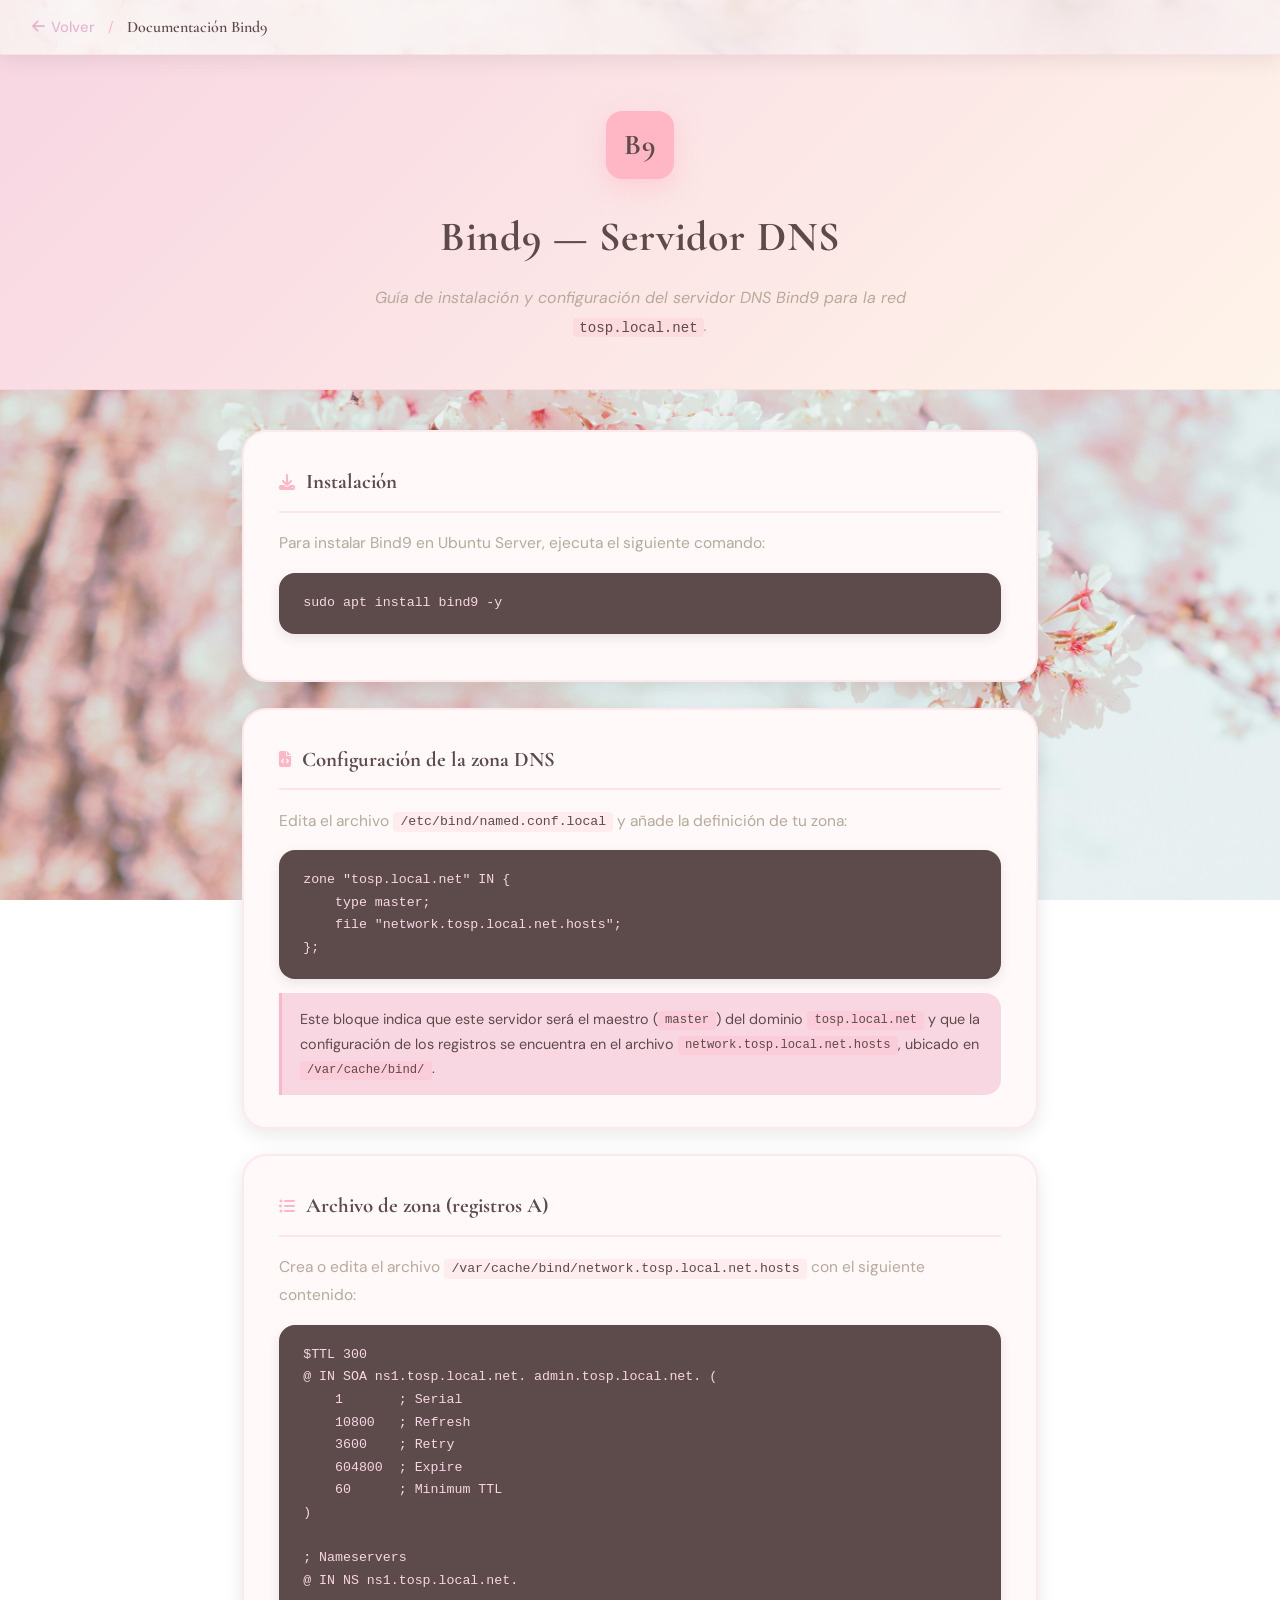
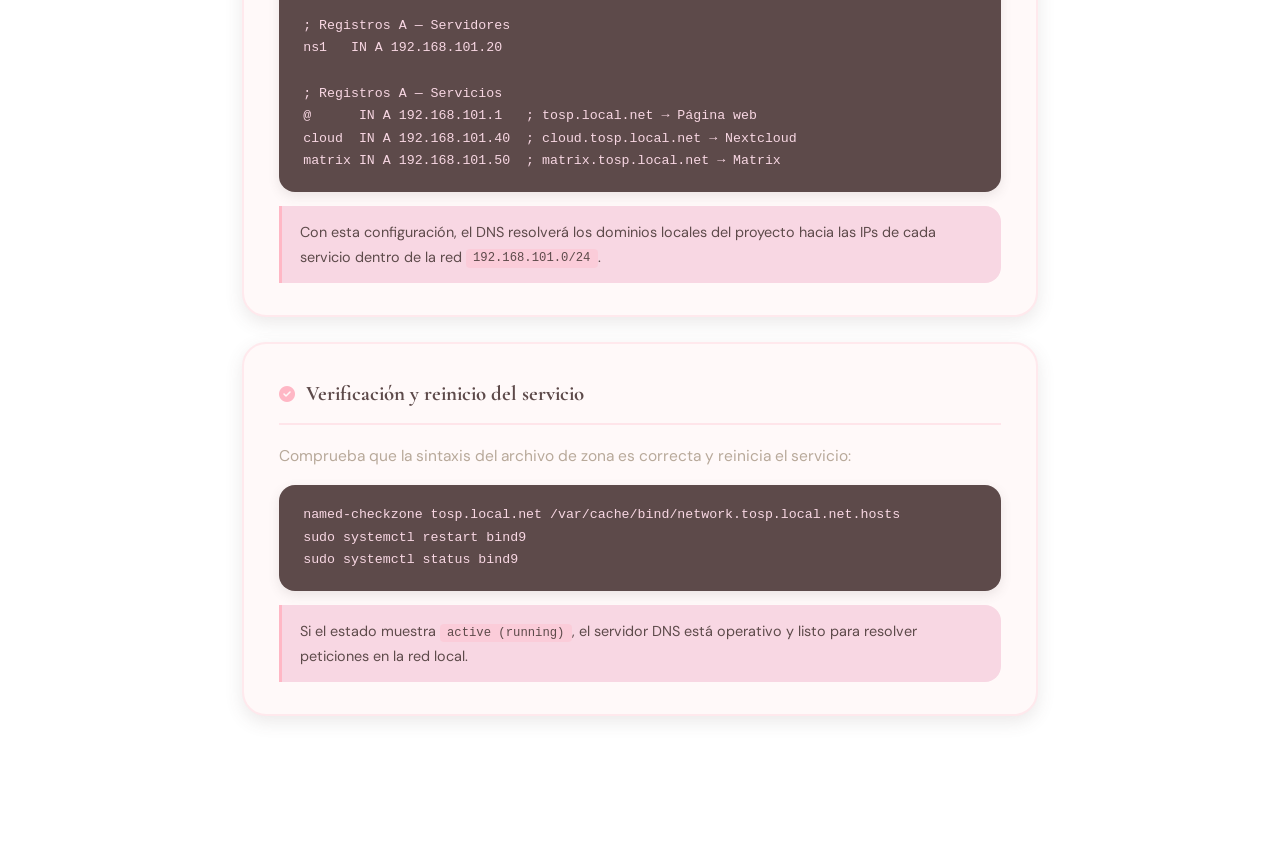
==== commit 59d6d4b3: "sjgsg" ====
--- a/docbind9.html
+++ b/docbind9.html
@@ -14,14 +14,14 @@
 <body class="doc-page">
 
     <nav class="doc-page-nav">
-        <a href="index.html"><i class="fas fa-arrow-left"></i> Volver</a>
+        <a href="index.html#inicio"><i class="fas fa-arrow-left"></i> Volver</a>
         <span class="doc-page-nav-sep">/</span>
         <span class="doc-page-nav-title">Documentación Bind9</span>
     </nav>
 
     <div class="doc-page-hero">
         <div class="doc-page-hero-icon">B9</div>
-        <h1>Bind9 — DNS</h1>
+        <h1>Bind9 — Servidor DNS</h1>
         <p>Guía de instalación y configuración del servidor DNS Bind9 para la red <code>tosp.local.net</code>.</p>
     </div>
 
@@ -71,7 +71,8 @@
         <div class="doc-section">
             <div class="doc-section-title"><i class="fas fa-check-circle"></i> Verificación y reinicio del servicio</div>
             <p>Comprueba que la sintaxis del archivo de zona es correcta y reinicia el servicio:</p>
-            <pre><code>sudo systemctl restart bind9
+            <pre><code>named-checkzone tosp.local.net /var/cache/bind/network.tosp.local.net.hosts
+sudo systemctl restart bind9
 sudo systemctl status bind9</code></pre>
             <div class="doc-note">Si el estado muestra <code>active (running)</code>, el servidor DNS está operativo y listo para resolver peticiones en la red local.</div>
         </div>
--- a/doc.css
+++ b/doc.css
@@ -469,3 +469,12 @@
     .doc-section { padding: 1.3rem 1.1rem; }
     .doc-page-nav { padding: 0.7rem 1rem; }
 }
+
+/* Nextcloud icon (white background para que el logo se vea bien) */
+.infra-vm-icon.nextcloud-icon {
+    background: #fff;
+    border: 1.5px solid rgba(255, 183, 197, 0.4);
+    display: flex;
+    align-items: center;
+    justify-content: center;
+}
